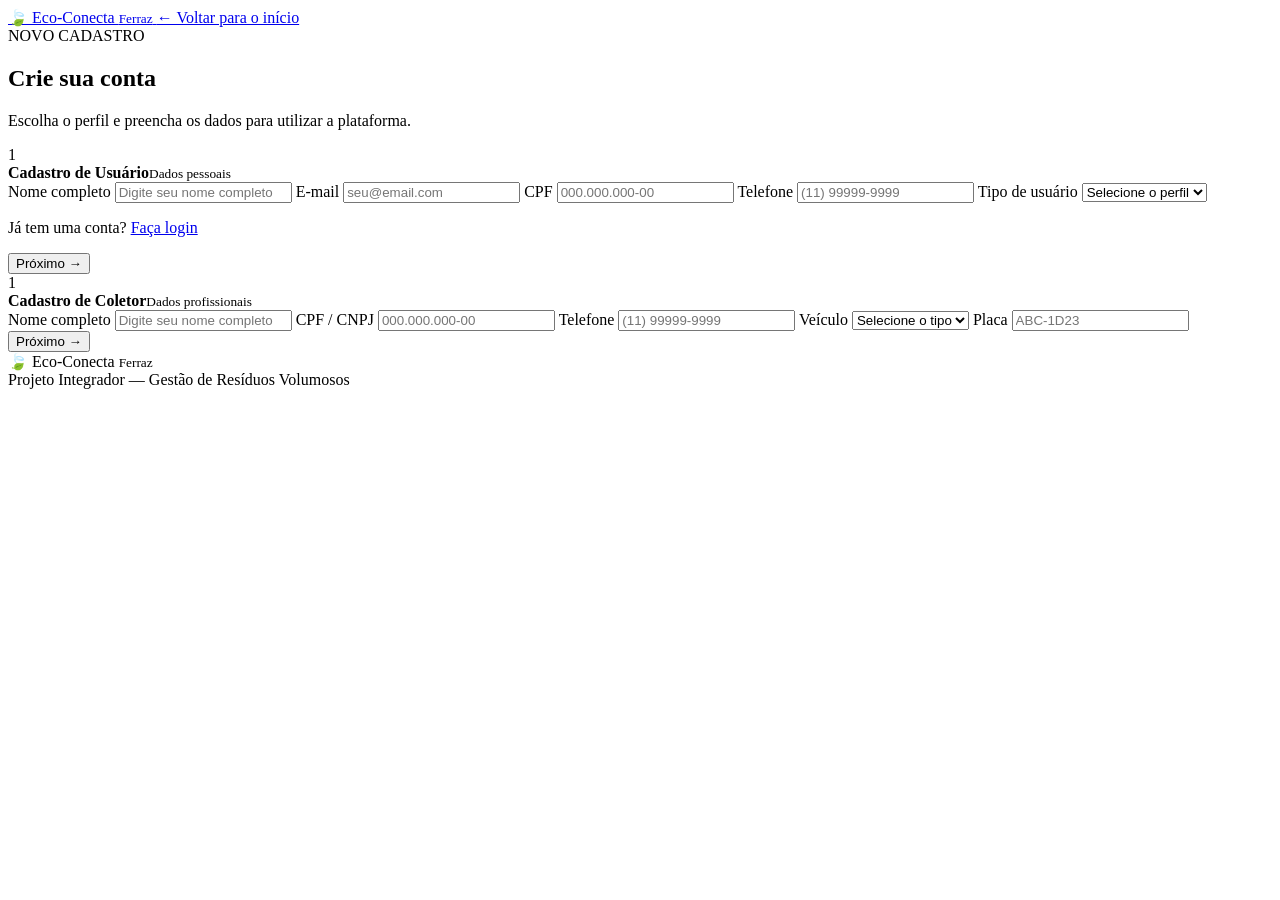
==== cadastro.html @ b0e089f7 "Add files via upload Mudança da tela de login e de cadastro serem telas diferentes e com acesso uma " ====
<!DOCTYPE html>
<html lang="pt-BR">
<head>
  <meta charset="UTF-8">
  <meta name="viewport" content="width=device-width, initial-scale=1.0">
  <title>Cadastro | Eco-Conecta</title>
  <link rel="stylesheet" href="CSS/style.css">
</head>
<body class="auth-page">

  <header class="topbar">
    <a href="index.html" class="logo">
      <span class="logo-mark">🍃</span>
      <span>Eco-Conecta <small>Ferraz</small></span>
    </a>
    <a class="btn btn-outline btn-small" href="index.html">← Voltar para o início</a>
  </header>
    <section class="register-section" id="cadastro">
      <div class="section-heading">
        <div>
          <span class="eyebrow">NOVO CADASTRO</span>
          <h2>Crie sua conta</h2>
        </div>
        <p>Escolha o perfil e preencha os dados para utilizar a plataforma.</p>
      </div>

      <div class="register-grid">
        <article class="register-card">
          <div class="card-title">
            <span class="number">1</span>
            <div><strong>Cadastro de Usuário</strong><small>Dados pessoais</small></div>
          </div>

          <form>
            <label for="nome">Nome completo</label>
            <input id="nome" type="text" placeholder="Digite seu nome completo">

            <label for="email">E-mail</label>
            <input id="email" type="email" placeholder="seu@email.com">

            <label for="cpf">CPF</label>
            <input id="cpf" type="text" placeholder="000.000.000-00">

            <label for="telefone">Telefone</label>
            <input id="telefone" type="tel" placeholder="(11) 99999-9999">

            <label for="perfil">Tipo de usuário</label>
            <select id="perfil">
              <option value="">Selecione o perfil</option>
              <option>Cidadão</option>
              <option>Coletor</option>
              <option>Empresa</option>
              <option>Gestora</option>
            </select>
            <p class="register-link">Já tem uma conta? <a href="login.html">Faça login</a></p>
            <button class="btn btn-primary full" type="submit">Próximo →</button>
          </form>
        </article>

        <article class="register-card collector">
          <div class="card-title">
            <span class="number">1</span>
            <div><strong>Cadastro de Coletor</strong><small>Dados profissionais</small></div>
          </div>

          <form>
            <label for="coletor-nome">Nome completo</label>
            <input id="coletor-nome" type="text" placeholder="Digite seu nome completo">

            <label for="coletor-cpf">CPF / CNPJ</label>
            <input id="coletor-cpf" type="text" placeholder="000.000.000-00">

            <label for="coletor-tel">Telefone</label>
            <input id="coletor-tel" type="tel" placeholder="(11) 99999-9999">

            <label for="veiculo">Veículo</label>
            <select id="veiculo">
              <option value="">Selecione o tipo</option>
              <option>Caminhão</option>
              <option>Caminhonete</option>
              <option>Utilitário</option>
              <option>Outro</option>
            </select>

            <label for="placa">Placa</label>
            <input id="placa" type="text" placeholder="ABC-1D23">

            <button class="btn btn-primary full" type="submit">Próximo →</button>
          </form>
        </article>
      </div>
    </section>

  </main>

  <footer>
    <div class="logo">
      <span class="logo-mark">🍃</span>
      <span>Eco-Conecta <small>Ferraz</small></span>
    </div>
    <span>Projeto Integrador — Gestão de Resíduos Volumosos</span>
  </footer>

</body>
</html>
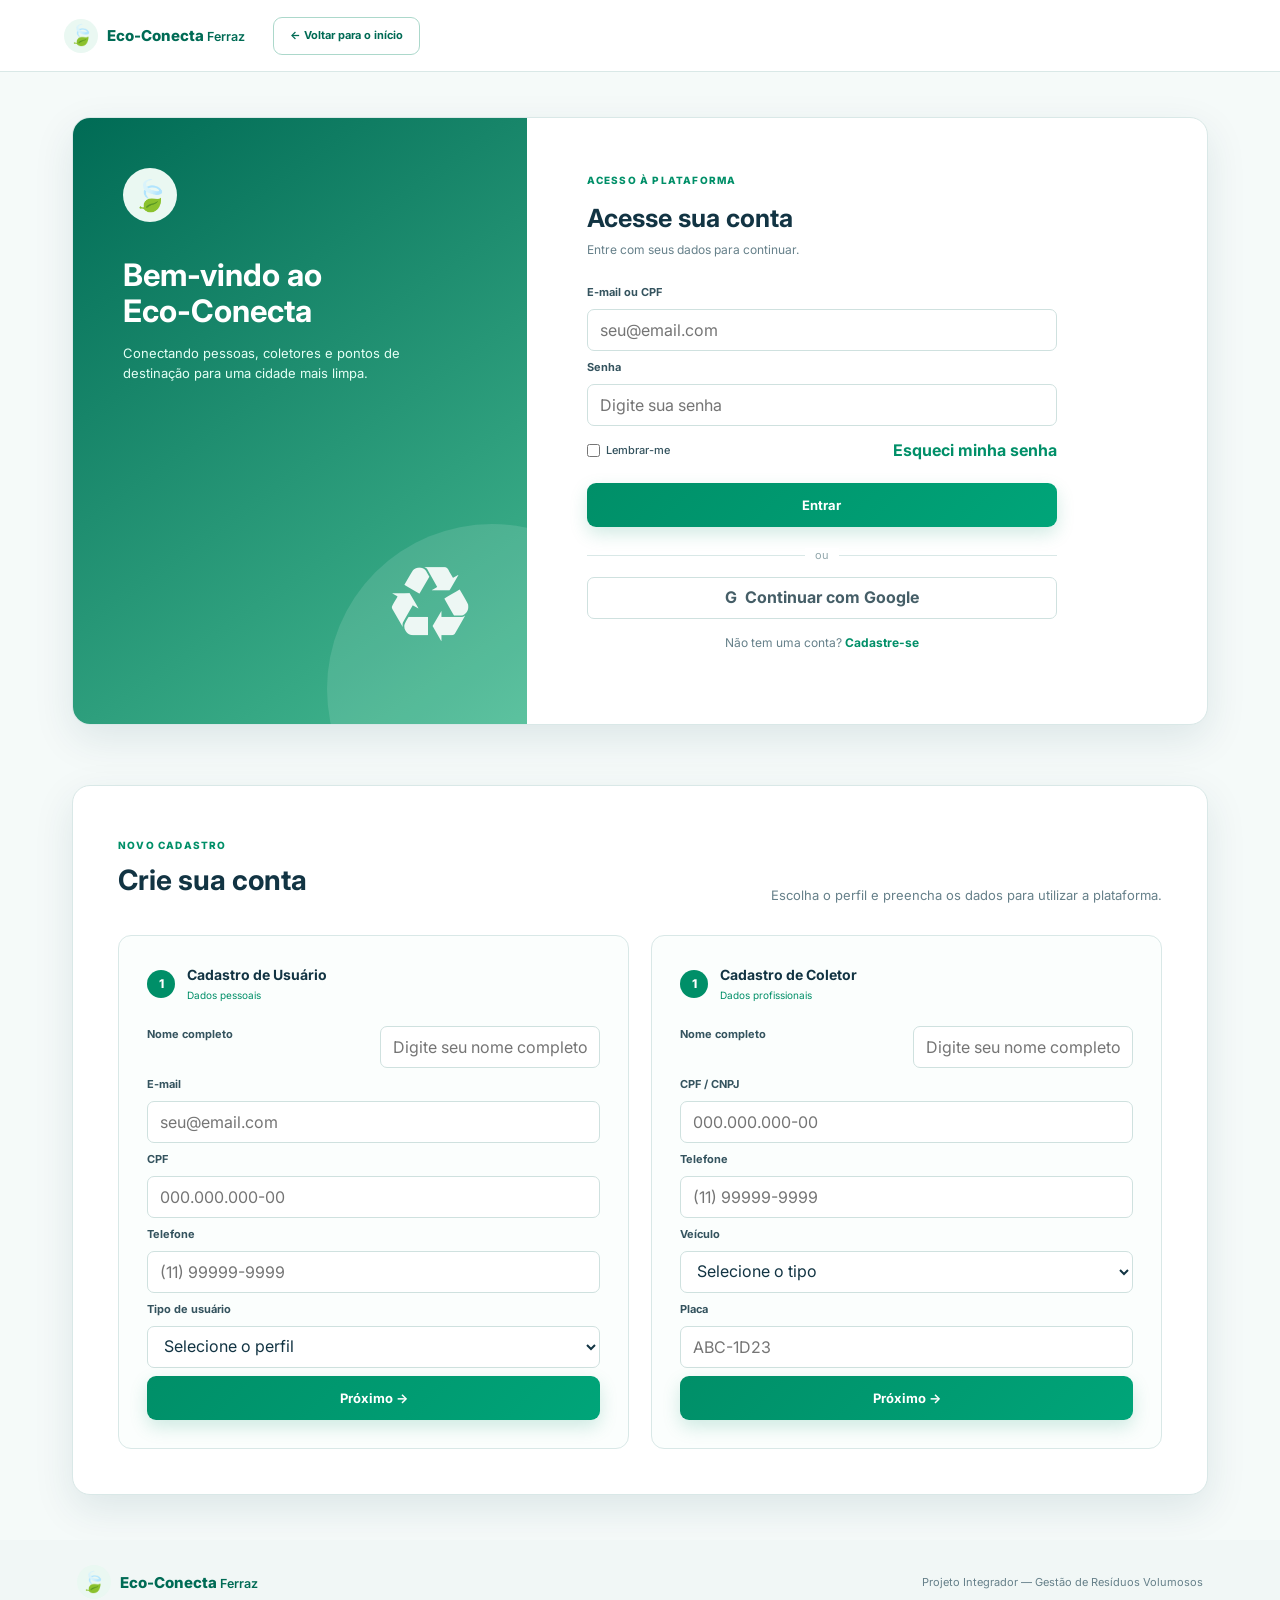
==== commit 5bd632ab: "Paginas Adicionais Adicionadas páginas: transparência publica, recuperação de senha, gestora coletor" ====
--- a/cadastro.html
+++ b/cadastro.html
@@ -1,105 +1,243 @@
 <!DOCTYPE html>
 <html lang="pt-BR">
-<head>
-  <meta charset="UTF-8">
-  <meta name="viewport" content="width=device-width, initial-scale=1.0">
-  <title>Cadastro | Eco-Conecta</title>
-  <link rel="stylesheet" href="CSS/style.css">
-</head>
-<body class="auth-page">
-
+ <head>
+  <meta charset="utf-8"/>
+  <meta content="width=device-width, initial-scale=1.0" name="viewport"/>
+  <title>
+   Cadastro e Login | Eco-Conecta
+  </title>
+  <link href="CSS/style.css" rel="stylesheet"/>
+ </head>
+ <body class="auth-page">
   <header class="topbar">
-    <a href="index.html" class="logo">
-      <span class="logo-mark">🍃</span>
-      <span>Eco-Conecta <small>Ferraz</small></span>
-    </a>
-    <a class="btn btn-outline btn-small" href="index.html">← Voltar para o início</a>
+   <a class="logo" href="index.html">
+    <span class="logo-mark">
+     🍃
+    </span>
+    <span>
+     Eco-Conecta
+     <small>
+      Ferraz
+     </small>
+    </span>
+   </a>
+   <a class="btn btn-outline btn-small" href="index.html">
+    &larr; Voltar para o in&iacute;cio
+   </a>
   </header>
-    <section class="register-section" id="cadastro">
-      <div class="section-heading">
-        <div>
-          <span class="eyebrow">NOVO CADASTRO</span>
-          <h2>Crie sua conta</h2>
-        </div>
-        <p>Escolha o perfil e preencha os dados para utilizar a plataforma.</p>
+  <main class="auth-wrapper">
+   <section class="login-card">
+    <div class="login-visual">
+     <span class="logo-mark big">
+      🍃
+     </span>
+     <h1>
+      Bem-vindo ao
+      <br/>
+      <strong>
+       Eco-Conecta
+      </strong>
+     </h1>
+     <p>
+      Conectando pessoas, coletores e pontos de destina&ccedil;&atilde;o para uma cidade mais limpa.
+     </p>
+     <div class="visual-icon">
+      ♻
+     </div>
+    </div>
+    <div class="login-form">
+     <span class="eyebrow">
+      ACESSO &Agrave; PLATAFORMA
+     </span>
+     <h2>
+      Acesse sua conta
+     </h2>
+     <p>
+      Entre com seus dados para continuar.
+     </p>
+     <form>
+      <label for="login">
+       E-mail ou CPF
+      </label>
+      <input id="login" placeholder="seu@email.com" type="text"/>
+      <label for="senha">
+       Senha
+      </label>
+      <input id="senha" placeholder="Digite sua senha" type="password"/>
+      <div class="form-row">
+       <label class="check">
+        <input type="checkbox"/>
+        Lembrar-me
+       </label>
+       <a href="recuperacao-senha.html">
+        Esqueci minha senha
+       </a>
       </div>
-
-      <div class="register-grid">
-        <article class="register-card">
-          <div class="card-title">
-            <span class="number">1</span>
-            <div><strong>Cadastro de Usuário</strong><small>Dados pessoais</small></div>
-          </div>
-
-          <form>
-            <label for="nome">Nome completo</label>
-            <input id="nome" type="text" placeholder="Digite seu nome completo">
-
-            <label for="email">E-mail</label>
-            <input id="email" type="email" placeholder="seu@email.com">
-
-            <label for="cpf">CPF</label>
-            <input id="cpf" type="text" placeholder="000.000.000-00">
-
-            <label for="telefone">Telefone</label>
-            <input id="telefone" type="tel" placeholder="(11) 99999-9999">
-
-            <label for="perfil">Tipo de usuário</label>
-            <select id="perfil">
-              <option value="">Selecione o perfil</option>
-              <option>Cidadão</option>
-              <option>Coletor</option>
-              <option>Empresa</option>
-              <option>Gestora</option>
-            </select>
-            <p class="register-link">Já tem uma conta? <a href="login.html">Faça login</a></p>
-            <button class="btn btn-primary full" type="submit">Próximo →</button>
-          </form>
-        </article>
-
-        <article class="register-card collector">
-          <div class="card-title">
-            <span class="number">1</span>
-            <div><strong>Cadastro de Coletor</strong><small>Dados profissionais</small></div>
-          </div>
-
-          <form>
-            <label for="coletor-nome">Nome completo</label>
-            <input id="coletor-nome" type="text" placeholder="Digite seu nome completo">
-
-            <label for="coletor-cpf">CPF / CNPJ</label>
-            <input id="coletor-cpf" type="text" placeholder="000.000.000-00">
-
-            <label for="coletor-tel">Telefone</label>
-            <input id="coletor-tel" type="tel" placeholder="(11) 99999-9999">
-
-            <label for="veiculo">Veículo</label>
-            <select id="veiculo">
-              <option value="">Selecione o tipo</option>
-              <option>Caminhão</option>
-              <option>Caminhonete</option>
-              <option>Utilitário</option>
-              <option>Outro</option>
-            </select>
-
-            <label for="placa">Placa</label>
-            <input id="placa" type="text" placeholder="ABC-1D23">
-
-            <button class="btn btn-primary full" type="submit">Próximo →</button>
-          </form>
-        </article>
+      <button class="btn btn-primary full" type="submit">
+       Entrar
+      </button>
+     </form>
+     <div class="divider">
+      <span>
+       ou
+      </span>
+     </div>
+     <button class="google-btn" type="button">
+      G&nbsp; Continuar com Google
+     </button>
+     <p class="register-link">
+      N&atilde;o tem uma conta?
+      <a href="#cadastro">
+       Cadastre-se
+      </a>
+     </p>
+    </div>
+   </section>
+   <section class="register-section" id="cadastro">
+    <div class="section-heading">
+     <div>
+      <span class="eyebrow">
+       NOVO CADASTRO
+      </span>
+      <h2>
+       Crie sua conta
+      </h2>
+     </div>
+     <p>
+      Escolha o perfil e preencha os dados para utilizar a plataforma.
+     </p>
+    </div>
+    <div class="register-grid">
+     <article class="register-card">
+      <div class="card-title">
+       <span class="number">
+        1
+       </span>
+       <div>
+        <strong>
+         Cadastro de Usu&aacute;rio
+        </strong>
+        <small>
+         Dados pessoais
+        </small>
+       </div>
       </div>
-    </section>
-
+      <form>
+       <label for="nome">
+        Nome completo
+       </label>
+       <input id="nome" placeholder="Digite seu nome completo" type="text"/>
+       <label for="email">
+        E-mail
+       </label>
+       <input id="email" placeholder="seu@email.com" type="email"/>
+       <label for="cpf">
+        CPF
+       </label>
+       <input id="cpf" placeholder="000.000.000-00" type="text"/>
+       <label for="telefone">
+        Telefone
+       </label>
+       <input id="telefone" placeholder="(11) 99999-9999" type="tel"/>
+       <label for="perfil">
+        Tipo de usu&aacute;rio
+       </label>
+       <select id="perfil">
+        <option value="">
+         Selecione o perfil
+        </option>
+        <option>
+         Cidad&atilde;o
+        </option>
+        <option>
+         Coletor
+        </option>
+        <option>
+         Empresa
+        </option>
+        <option>
+         Gestora
+        </option>
+       </select>
+       <button class="btn btn-primary full" type="submit">
+        Pr&oacute;ximo &rarr;
+       </button>
+      </form>
+     </article>
+     <article class="register-card collector">
+      <div class="card-title">
+       <span class="number">
+        1
+       </span>
+       <div>
+        <strong>
+         Cadastro de Coletor
+        </strong>
+        <small>
+         Dados profissionais
+        </small>
+       </div>
+      </div>
+      <form>
+       <label for="coletor-nome">
+        Nome completo
+       </label>
+       <input id="coletor-nome" placeholder="Digite seu nome completo" type="text"/>
+       <label for="coletor-cpf">
+        CPF / CNPJ
+       </label>
+       <input id="coletor-cpf" placeholder="000.000.000-00" type="text"/>
+       <label for="coletor-tel">
+        Telefone
+       </label>
+       <input id="coletor-tel" placeholder="(11) 99999-9999" type="tel"/>
+       <label for="veiculo">
+        Ve&iacute;culo
+       </label>
+       <select id="veiculo">
+        <option value="">
+         Selecione o tipo
+        </option>
+        <option>
+         Caminh&atilde;o
+        </option>
+        <option>
+         Caminhonete
+        </option>
+        <option>
+         Utilit&aacute;rio
+        </option>
+        <option>
+         Outro
+        </option>
+       </select>
+       <label for="placa">
+        Placa
+       </label>
+       <input id="placa" placeholder="ABC-1D23" type="text"/>
+       <button class="btn btn-primary full" type="submit">
+        Pr&oacute;ximo &rarr;
+       </button>
+      </form>
+     </article>
+    </div>
+   </section>
   </main>
-
   <footer>
-    <div class="logo">
-      <span class="logo-mark">🍃</span>
-      <span>Eco-Conecta <small>Ferraz</small></span>
-    </div>
-    <span>Projeto Integrador — Gestão de Resíduos Volumosos</span>
+   <div class="logo">
+    <span class="logo-mark">
+     🍃
+    </span>
+    <span>
+     Eco-Conecta
+     <small>
+      Ferraz
+     </small>
+    </span>
+   </div>
+   <span>
+    Projeto Integrador &mdash; Gest&atilde;o de Res&iacute;duos Volumosos
+   </span>
   </footer>
-
-</body>
+ </body>
 </html>
--- a/CSS/style.css
+++ b/CSS/style.css
@@ -0,0 +1,1245 @@
+@import url('https://fonts.googleapis.com/css2?family=Inter:wght@400;500;600;700;800&display=swap');
+
+:root {
+  --green: #008f68;
+  --green-dark: #006b55;
+  --green-soft: #eaf8f2;
+  --navy: #073b4c;
+  --text: #123443;
+  --muted: #66808a;
+  --line: #d9e8e7;
+  --white: #ffffff;
+  --bg: #f5faf9;
+  --shadow: 0 14px 40px rgba(7, 59, 76, .10);
+}
+
+* { box-sizing: border-box; margin: 0; padding: 0; }
+
+html { scroll-behavior: smooth; }
+
+body {
+  font-family: 'Inter', Arial, sans-serif;
+  color: var(--text);
+  background: var(--white);
+  line-height: 1.55;
+}
+
+a { color: inherit; text-decoration: none; }
+
+button, input, select { font: inherit; }
+
+.topbar {
+  min-height: 72px;
+  display: flex;
+  align-items: center;
+  gap: 28px;
+  padding: 0 5%;
+  border-bottom: 1px solid var(--line);
+  background: rgba(255,255,255,.96);
+  position: sticky;
+  top: 0;
+  z-index: 10;
+}
+
+.logo {
+  display: inline-flex;
+  align-items: center;
+  gap: 9px;
+  font-size: 15px;
+  font-weight: 800;
+  color: var(--green-dark);
+  white-space: nowrap;
+}
+
+.logo small { font-weight: 600; }
+
+.logo-mark {
+  width: 34px;
+  height: 34px;
+  display: grid;
+  place-items: center;
+  border-radius: 50%;
+  background: var(--green-soft);
+  font-size: 20px;
+}
+
+.logo-mark.big { width: 54px; height: 54px; font-size: 30px; }
+
+.nav {
+  display: flex;
+  align-items: center;
+  justify-content: center;
+  gap: 24px;
+  flex: 1;
+}
+
+.nav a {
+  font-size: 12px;
+  font-weight: 600;
+  color: #47636c;
+}
+
+.nav a:hover { color: var(--green); }
+
+.btn {
+  min-height: 44px;
+  border: 0;
+  border-radius: 9px;
+  padding: 0 22px;
+  display: inline-flex;
+  align-items: center;
+  justify-content: center;
+  gap: 7px;
+  font-size: 13px;
+  font-weight: 700;
+  cursor: pointer;
+  transition: .2s ease;
+}
+
+.btn:hover { transform: translateY(-1px); }
+
+.btn-primary {
+  color: white;
+  background: linear-gradient(135deg, var(--green), #00a579);
+  box-shadow: 0 7px 18px rgba(0,143,104,.18);
+}
+
+.btn-outline {
+  color: var(--green-dark);
+  border: 1px solid #acd8cb;
+  background: white;
+}
+
+.btn-light {
+  color: var(--green-dark);
+  background: white;
+}
+
+.btn-outline-light {
+  color: white;
+  border: 1px solid rgba(255,255,255,.7);
+  background: transparent;
+}
+
+.btn-small { min-height: 38px; padding: 0 16px; font-size: 11px; }
+
+.full { width: 100%; }
+
+.section { padding: 74px 6%; }
+
+.hero {
+  min-height: 590px;
+  display: grid;
+  grid-template-columns: 1.05fr .95fr;
+  align-items: center;
+  gap: 40px;
+  background: linear-gradient(115deg, #f7fcfb 0%, #e8f8f2 100%);
+  overflow: hidden;
+}
+
+.eyebrow {
+  display: inline-block;
+  margin-bottom: 10px;
+  color: var(--green);
+  font-size: 10px;
+  font-weight: 800;
+  letter-spacing: .12em;
+}
+
+.hero h1 {
+  font-size: clamp(34px, 4vw, 56px);
+  line-height: 1.08;
+  letter-spacing: -.04em;
+  margin-bottom: 22px;
+}
+
+.hero h1 strong { color: var(--green); }
+
+.hero p {
+  max-width: 650px;
+  color: #4e6a73;
+  font-size: 15px;
+}
+
+.hero-actions { display: flex; gap: 12px; margin: 28px 0; }
+
+.hero-highlights {
+  display: grid;
+  grid-template-columns: repeat(4, 1fr);
+  gap: 12px;
+  max-width: 720px;
+}
+
+.hero-highlights div {
+  display: grid;
+  grid-template-columns: 30px 1fr;
+  column-gap: 7px;
+  align-items: center;
+  font-size: 10px;
+}
+
+.hero-highlights span { grid-row: span 2; font-size: 21px; }
+.hero-highlights b { font-size: 10px; }
+.hero-highlights small { color: var(--muted); }
+
+.hero-art {
+  min-height: 390px;
+  position: relative;
+  display: grid;
+  place-items: center;
+}
+
+.art-circle {
+  width: 390px;
+  height: 390px;
+  border-radius: 50%;
+  background: radial-gradient(circle, #ccefe0 0 45%, #b4e3d1 46% 67%, transparent 68%);
+}
+
+.art-card {
+  position: absolute;
+  width: 110px;
+  height: 110px;
+  display: grid;
+  place-items: center;
+  border-radius: 22px;
+  background: white;
+  border: 1px solid rgba(0,107,85,.12);
+  box-shadow: var(--shadow);
+  font-size: 54px;
+}
+
+.art-card-sofa { top: 60px; left: 12%; }
+.art-card-branch { top: 35px; right: 8%; }
+.art-card-rubble { bottom: 75px; left: 22%; }
+
+.art-truck {
+  position: absolute;
+  right: 20%;
+  bottom: 76px;
+  font-size: 90px;
+  filter: drop-shadow(0 14px 10px rgba(0,0,0,.13));
+}
+
+.art-label {
+  position: absolute;
+  right: 6%;
+  bottom: 10px;
+  max-width: 230px;
+  padding: 15px 18px;
+  border-radius: 12px;
+  color: white;
+  background: linear-gradient(135deg, #00755b, #005344);
+  box-shadow: var(--shadow);
+}
+
+.art-label strong, .art-label span { display: block; }
+.art-label strong { font-size: 13px; }
+.art-label span { margin-top: 4px; font-size: 10px; opacity: .9; }
+
+.section-heading {
+  display: flex;
+  justify-content: space-between;
+  align-items: end;
+  gap: 30px;
+  margin-bottom: 30px;
+}
+
+.section-heading.center {
+  display: block;
+  text-align: center;
+}
+
+.section-heading h2 {
+  font-size: 28px;
+  line-height: 1.2;
+  margin-bottom: 8px;
+}
+
+.section-heading p {
+  max-width: 520px;
+  color: var(--muted);
+  font-size: 13px;
+}
+
+.center p { margin: auto; }
+
+.types { background: #fff; }
+
+.type-grid {
+  display: grid;
+  grid-template-columns: repeat(6, 1fr);
+  gap: 12px;
+}
+
+.type-card {
+  min-height: 165px;
+  padding: 18px;
+  border: 1px solid var(--line);
+  border-radius: 13px;
+  background: white;
+  box-shadow: 0 5px 18px rgba(7,59,76,.04);
+}
+
+.type-card:hover { border-color: #9ed4c5; }
+
+.type-card span {
+  display: block;
+  margin-bottom: 12px;
+  font-size: 30px;
+}
+
+.type-card strong, .type-card small { display: block; }
+.type-card strong { font-size: 13px; margin-bottom: 5px; }
+.type-card small { color: var(--muted); font-size: 10px; }
+
+.how { background: var(--bg); }
+
+.steps {
+  display: grid;
+  grid-template-columns: repeat(4, 1fr);
+  gap: 16px;
+}
+
+.step {
+  padding: 26px;
+  border-radius: 14px;
+  background: white;
+  border: 1px solid var(--line);
+}
+
+.step span {
+  color: var(--green);
+  font-size: 12px;
+  font-weight: 800;
+}
+
+.step h3 { margin: 12px 0 6px; font-size: 16px; }
+.step p { color: var(--muted); font-size: 12px; }
+
+.request {
+  display: flex;
+  align-items: center;
+  justify-content: space-between;
+  gap: 30px;
+  color: white;
+  background: linear-gradient(135deg, #006b55, #009a70);
+}
+
+.request .eyebrow { color: #a9ebd4; }
+.request h2 { font-size: 28px; margin-bottom: 8px; }
+.request p { max-width: 650px; opacity: .9; font-size: 13px; }
+
+.transparency {
+  display: grid;
+  grid-template-columns: auto 1fr auto;
+  align-items: center;
+  gap: 22px;
+  color: white;
+  background: #005344;
+}
+
+.transparency .eyebrow { color: #9fe3cf; }
+.transparency h2 { font-size: 21px; }
+.transparency p { color: #c6e8de; font-size: 12px; }
+.transparency-icon { font-size: 45px; }
+
+footer {
+  min-height: 85px;
+  padding: 22px 6%;
+  display: flex;
+  align-items: center;
+  justify-content: space-between;
+  gap: 20px;
+  color: var(--muted);
+  font-size: 11px;
+  background: #f1f7f6;
+}
+
+/* Cadastro / Login */
+
+.auth-page { background: #f5faf9; }
+
+.auth-wrapper {
+  max-width: 1180px;
+  margin: 45px auto;
+  padding: 0 22px;
+}
+
+.login-card {
+  display: grid;
+  grid-template-columns: .8fr 1.2fr;
+  min-height: 440px;
+  overflow: hidden;
+  border: 1px solid var(--line);
+  border-radius: 18px;
+  background: white;
+  box-shadow: var(--shadow);
+}
+
+.login-visual {
+  position: relative;
+  padding: 50px;
+  color: white;
+  overflow: hidden;
+  background: linear-gradient(145deg, #006b55, #45b991);
+}
+
+.login-visual:after {
+  content: "";
+  position: absolute;
+  width: 330px;
+  height: 330px;
+  right: -130px;
+  bottom: -130px;
+  border-radius: 50%;
+  background: rgba(255,255,255,.12);
+}
+
+.login-visual h1 {
+  position: relative;
+  z-index: 1;
+  margin-top: 35px;
+  font-size: 31px;
+  line-height: 1.15;
+}
+
+.login-visual p {
+  position: relative;
+  z-index: 1;
+  max-width: 330px;
+  margin-top: 15px;
+  color: #e4fff5;
+  font-size: 13px;
+}
+
+.visual-icon {
+  position: absolute;
+  z-index: 1;
+  right: 50px;
+  bottom: 40px;
+  font-size: 105px;
+  opacity: .9;
+}
+
+.login-form {
+  padding: 48px 60px;
+  max-width: 590px;
+}
+
+.login-form h2 { font-size: 25px; margin-bottom: 4px; }
+.login-form > p { color: var(--muted); font-size: 12px; margin-bottom: 24px; }
+
+form { display: grid; gap: 8px; }
+
+label {
+  color: #34535e;
+  font-size: 11px;
+  font-weight: 700;
+}
+
+input, select {
+  width: 100%;
+  height: 42px;
+  padding: 0 12px;
+  border: 1px solid #cfe1df;
+  border-radius: 7px;
+  outline: none;
+  color: var(--text);
+  background: white;
+}
+
+input:focus, select:focus { border-color: var(--green); box-shadow: 0 0 0 3px rgba(0,143,104,.08); }
+
+.form-row {
+  display: flex;
+  align-items: center;
+  justify-content: space-between;
+  margin: 4px 0 12px;
+}
+
+.form-row a, .register-link a { color: var(--green); font-weight: 700; }
+
+.check {
+  display: flex;
+  align-items: center;
+  gap: 6px;
+  font-weight: 500;
+}
+
+.check input { width: auto; height: auto; }
+
+.divider {
+  position: relative;
+  margin: 20px 0 13px;
+  text-align: center;
+  color: #91a6ab;
+  font-size: 11px;
+}
+
+.divider:before {
+  content: "";
+  position: absolute;
+  left: 0; right: 0; top: 50%;
+  height: 1px;
+  background: var(--line);
+}
+
+.divider span { position: relative; padding: 0 10px; background: white; }
+
+.google-btn {
+  width: 100%;
+  height: 42px;
+  border: 1px solid #cfe1df;
+  border-radius: 7px;
+  background: white;
+  color: #455e67;
+  font-weight: 700;
+  cursor: pointer;
+}
+
+.register-link {
+  text-align: center;
+  margin-top: 15px;
+  color: var(--muted);
+  font-size: 11px;
+}
+
+.register-section {
+  margin-top: 60px;
+  padding: 45px;
+  border-radius: 18px;
+  background: white;
+  border: 1px solid var(--line);
+  box-shadow: var(--shadow);
+}
+
+.register-grid {
+  display: grid;
+  grid-template-columns: 1fr 1fr;
+  gap: 22px;
+}
+
+.register-card {
+  padding: 28px;
+  border: 1px solid var(--line);
+  border-radius: 13px;
+  background: #fbfefd;
+}
+
+.card-title {
+  display: flex;
+  align-items: center;
+  gap: 12px;
+  margin-bottom: 22px;
+}
+
+.card-title .number {
+  width: 28px;
+  height: 28px;
+  display: grid;
+  place-items: center;
+  border-radius: 50%;
+  color: white;
+  background: var(--green);
+  font-size: 12px;
+  font-weight: 800;
+}
+
+.card-title strong, .card-title small { display: block; }
+.card-title strong { font-size: 14px; }
+.card-title small { color: var(--green); font-size: 10px; margin-top: 2px; }
+
+.register-card form { grid-template-columns: 1fr 1fr; column-gap: 12px; }
+.register-card form label,
+.register-card form input,
+.register-card form select,
+.register-card form button { grid-column: span 2; }
+
+.register-card form label:nth-of-type(1) { grid-column: span 1; }
+.register-card form input:nth-of-type(1) { grid-column: span 1; }
+
+@media (max-width: 1000px) {
+  .nav { display: none; }
+  .hero { grid-template-columns: 1fr; }
+  .hero-art { min-height: 330px; }
+  .type-grid { grid-template-columns: repeat(3, 1fr); }
+  .steps { grid-template-columns: repeat(2, 1fr); }
+}
+
+@media (max-width: 720px) {
+  .topbar { padding: 12px 5%; }
+  .topbar > .btn { margin-left: auto; }
+  .section { padding: 52px 5%; }
+  .hero { min-height: auto; padding-top: 55px; }
+  .hero h1 { font-size: 36px; }
+  .hero-highlights { grid-template-columns: repeat(2, 1fr); }
+  .hero-art { transform: scale(.85); margin: -25px 0; }
+  .section-heading { display: block; }
+  .section-heading p { margin-top: 10px; }
+  .type-grid, .steps, .register-grid { grid-template-columns: 1fr; }
+  .request, .transparency { display: block; }
+  .request .btn, .transparency .btn { margin-top: 20px; }
+  .transparency-icon { margin-bottom: 10px; }
+  footer { flex-direction: column; align-items: flex-start; }
+  .login-card { grid-template-columns: 1fr; }
+  .login-visual { min-height: 290px; padding: 35px; }
+  .login-form { padding: 35px 25px; }
+  .register-section { padding: 25px 18px; }
+}
+
+@media (max-width: 450px) {
+  .topbar .logo { font-size: 12px; }
+  .topbar > .btn { padding: 0 10px; font-size: 10px; }
+  .hero-art { transform: scale(.65); margin: -70px 0; }
+  .type-grid { grid-template-columns: 1fr 1fr; }
+  .register-card form { grid-template-columns: 1fr; }
+  .register-card form label,
+  .register-card form input,
+  .register-card form select,
+  .register-card form button,
+  .register-card form label:nth-of-type(1),
+  .register-card form input:nth-of-type(1) { grid-column: 1; }
+}
+
+/* ==========================================================
+   TELAS INTERNAS DO PORTAL ECO-CONECTA
+   Estas regras ficam isoladas em body.internal-page para não
+   alterar a Landing Page (index.html) nem Cadastro/Login.
+   ========================================================== */
+
+body.internal-page {
+    font-family: 'Inter', Arial, sans-serif;
+    color: var(--text);
+    background: var(--bg);
+    font-size: 14px;
+    line-height: 1.5;
+}
+
+body.internal-page *,
+body.internal-page *::before,
+body.internal-page *::after {
+    box-sizing: border-box;
+}
+
+body.internal-page button,
+body.internal-page input,
+body.internal-page select {
+    font: inherit;
+}
+
+body.internal-page a {
+    color: inherit;
+    text-decoration: none;
+}
+
+body.internal-page .topbar {
+    height: 68px;
+    min-height: 68px;
+    background: var(--white);
+    border-bottom: 1px solid var(--line);
+    display: flex;
+    align-items: center;
+    justify-content: space-between;
+    padding: 0 4%;
+    gap: 18px;
+    position: static;
+    z-index: auto;
+}
+
+body.internal-page .logo {
+    display: inline-flex;
+    align-items: center;
+    gap: 9px;
+    font-size: 14px;
+    font-weight: 800;
+    color: var(--green-dark);
+    white-space: nowrap;
+}
+
+body.internal-page .logo-mark {
+    width: 35px;
+    height: 35px;
+    display: grid;
+    place-items: center;
+    background: var(--green-soft);
+    border-radius: 50%;
+    font-size: 20px;
+}
+
+body.internal-page .nav {
+    display: flex;
+    align-items: center;
+    justify-content: center;
+    gap: 20px;
+    flex: initial;
+}
+
+body.internal-page .nav a {
+    color: #4f6972;
+    font-size: 12px;
+    font-weight: 600;
+}
+
+body.internal-page .btn {
+    min-height: 0;
+    display: inline-flex;
+    align-items: center;
+    justify-content: center;
+    gap: 7px;
+    padding: 11px 16px;
+    border: 0;
+    border-radius: 8px;
+    font-size: 12px;
+    font-weight: 700;
+    line-height: 1.4;
+    cursor: pointer;
+    transition: background .2s ease, transform .2s ease;
+}
+
+body.internal-page .btn:hover {
+    transform: translateY(-1px);
+}
+
+body.internal-page .btn.primary {
+    color: var(--white);
+    background: var(--green);
+}
+
+body.internal-page .btn.outline {
+    color: var(--green-dark);
+    background: var(--white);
+    border: 1px solid var(--line);
+}
+
+body.internal-page .page {
+    width: 100%;
+    max-width: 1440px;
+    margin: 0 auto;
+    padding: 30px 4% 45px;
+}
+
+body.internal-page .heading {
+    display: flex;
+    align-items: flex-end;
+    justify-content: space-between;
+    gap: 20px;
+    margin-bottom: 22px;
+}
+
+body.internal-page .eyebrow {
+    display: inline-block;
+    margin-bottom: 6px;
+    color: var(--green);
+    font-size: 10px;
+    font-weight: 800;
+    letter-spacing: .1em;
+}
+
+body.internal-page h1 {
+    margin: 6px 0;
+    font-size: 30px;
+    line-height: 1.2;
+    letter-spacing: normal;
+}
+
+body.internal-page h2 {
+    margin: 0 0 5px;
+    font-size: 15px;
+    line-height: 1.35;
+}
+
+body.internal-page .muted {
+    color: var(--muted);
+}
+
+body.internal-page .small {
+    font-size: 11px;
+}
+
+body.internal-page .stats {
+    display: grid;
+    grid-template-columns: repeat(4, minmax(0, 1fr));
+    gap: 12px;
+    margin-bottom: 20px;
+}
+
+body.internal-page .stat,
+body.internal-page .panel,
+body.internal-page .table-panel {
+    background: var(--white);
+    border: 1px solid var(--line);
+    border-radius: 12px;
+}
+
+body.internal-page .stat {
+    display: flex;
+    align-items: center;
+    gap: 12px;
+    padding: 16px;
+}
+
+body.internal-page .stat-icon {
+    width: 40px;
+    height: 40px;
+    flex: 0 0 40px;
+    display: grid;
+    place-items: center;
+    background: var(--green-soft);
+    border-radius: 10px;
+    font-size: 20px;
+}
+
+body.internal-page .stat span,
+body.internal-page .stat strong {
+    display: block;
+}
+
+body.internal-page .stat span {
+    color: var(--muted);
+    font-size: 11px;
+}
+
+body.internal-page .stat strong {
+    font-size: 23px;
+}
+
+body.internal-page .tabs {
+    display: flex;
+    flex-wrap: wrap;
+    gap: 8px;
+    margin-bottom: 14px;
+}
+
+body.internal-page .tab {
+    padding: 10px 14px;
+    background: var(--white);
+    border: 1px solid var(--line);
+    border-radius: 8px;
+    font-size: 12px;
+    font-weight: 700;
+    cursor: pointer;
+}
+
+body.internal-page .tab.active {
+    color: var(--white);
+    background: var(--green);
+}
+
+body.internal-page .filters {
+    display: flex;
+    flex-wrap: wrap;
+    gap: 10px;
+    padding: 14px;
+    background: #fbfefd;
+    border-bottom: 1px solid var(--line);
+}
+
+body.internal-page .filters input,
+body.internal-page .filters select,
+body.internal-page .field input,
+body.internal-page .field select {
+    min-width: 0;
+    height: 39px;
+    padding: 0 11px;
+    color: var(--text);
+    background: var(--white);
+    border: 1px solid var(--line);
+    border-radius: 7px;
+}
+
+body.internal-page .filters input {
+    flex: 1;
+    min-width: 190px;
+}
+
+body.internal-page .table-panel {
+    overflow: hidden;
+}
+
+body.internal-page .table-wrap {
+    overflow-x: auto;
+}
+
+body.internal-page table {
+    width: 100%;
+    border-collapse: collapse;
+    white-space: nowrap;
+}
+
+body.internal-page th,
+body.internal-page td {
+    padding: 13px 14px;
+    border-bottom: 1px solid #edf3f2;
+    text-align: left;
+    font-size: 11px;
+}
+
+body.internal-page th {
+    color: #56717a;
+    background: #f6faf9;
+}
+
+body.internal-page td {
+    color: #34535e;
+}
+
+body.internal-page .status {
+    display: inline-block;
+    padding: 4px 8px;
+    border-radius: 20px;
+    background: #e0f7eb;
+    color: #087b52;
+    font-size: 10px;
+    font-weight: 700;
+}
+
+body.internal-page .blue {
+    color: #1769aa;
+    background: #e2f1ff;
+}
+
+body.internal-page .warn {
+    color: #986000;
+    background: #fff0d4;
+}
+
+body.internal-page .red {
+    color: #b12b2b;
+    background: #ffe5e5;
+}
+
+body.internal-page .pagination {
+    display: flex;
+    justify-content: space-between;
+    gap: 12px;
+    padding: 13px 15px;
+    color: var(--muted);
+    font-size: 11px;
+}
+
+body.internal-page .dashboard {
+    display: grid;
+    grid-template-columns: 205px minmax(0, 1fr);
+    min-height: calc(100vh - 68px);
+}
+
+body.internal-page .sidebar {
+    display: flex;
+    flex-direction: column;
+    gap: 5px;
+    padding: 20px 13px;
+    color: var(--white);
+    background: var(--navy);
+}
+
+body.internal-page .side-brand {
+    padding: 0 8px 20px;
+    font-size: 12px;
+    font-weight: 800;
+}
+
+body.internal-page .side-link {
+    padding: 11px 10px;
+    border-radius: 7px;
+    color: #d5e7e9;
+    font-size: 12px;
+}
+
+body.internal-page .side-link.active,
+body.internal-page .side-link:hover {
+    color: var(--white);
+    background: #0d5964;
+}
+
+body.internal-page .side-bottom {
+    margin-top: auto;
+    padding: 18px 8px 0;
+    border-top: 1px solid #37636b;
+    font-size: 11px;
+}
+
+body.internal-page .dashmain {
+    min-width: 0;
+    padding: 26px 24px;
+}
+
+body.internal-page .dashhead {
+    display: flex;
+    align-items: center;
+    justify-content: space-between;
+    gap: 15px;
+    margin-bottom: 20px;
+}
+
+body.internal-page .dashhead h1 {
+    font-size: 24px;
+}
+
+body.internal-page .grid2 {
+    display: grid;
+    grid-template-columns: minmax(0, 1.25fr) minmax(260px, .8fr);
+    gap: 16px;
+}
+
+body.internal-page .panel {
+    padding: 18px;
+}
+
+body.internal-page .field {
+    display: flex;
+    flex-direction: column;
+    gap: 6px;
+    margin-bottom: 13px;
+}
+
+body.internal-page .field label {
+    font-size: 11px;
+    font-weight: 700;
+}
+
+body.internal-page .field input,
+body.internal-page .field select {
+    width: 100%;
+}
+
+body.internal-page .formgrid {
+    display: grid;
+    grid-template-columns: repeat(2, minmax(0, 1fr));
+    gap: 0 12px;
+}
+
+body.internal-page .tokenbox {
+    display: flex;
+    min-height: 270px;
+    flex-direction: column;
+    align-items: center;
+    justify-content: center;
+    padding: 22px;
+    border: 1px solid #cfe9df;
+    border-radius: 12px;
+    background: linear-gradient(145deg, var(--green-soft), #f7fcfa);
+    text-align: center;
+}
+
+body.internal-page .tokencode {
+    margin: 13px 0;
+    color: var(--green-dark);
+    font-size: 20px;
+    font-weight: 800;
+}
+
+body.internal-page .notice {
+    margin-top: 13px;
+    padding: 12px;
+    border-radius: 8px;
+    color: #426b60;
+    background: #f0f8f5;
+    font-size: 11px;
+}
+
+body.internal-page .authshell {
+    max-width: 1100px;
+    margin: 42px auto;
+    padding: 0 20px;
+}
+
+body.internal-page .authcard {
+    display: grid;
+    grid-template-columns: .9fr 1.1fr;
+    min-height: 460px;
+    overflow: hidden;
+    background: var(--white);
+    border: 1px solid var(--line);
+    border-radius: 16px;
+}
+
+body.internal-page .authart {
+    display: flex;
+    flex-direction: column;
+    justify-content: space-between;
+    padding: 40px;
+    color: var(--white);
+    background: linear-gradient(145deg, var(--green-dark), #52bc98);
+}
+
+body.internal-page .authart h1 {
+    font-size: 30px;
+}
+
+body.internal-page .authart p {
+    color: #e1fff4;
+    font-size: 13px;
+}
+
+body.internal-page .bigicon {
+    align-self: flex-end;
+    font-size: 80px;
+}
+
+body.internal-page .authform {
+    align-self: center;
+    padding: 42px;
+}
+
+body.internal-page .authform h2 {
+    margin: 6px 0;
+    font-size: 25px;
+}
+
+body.internal-page .authform > p {
+    margin-bottom: 22px;
+    color: var(--muted);
+    font-size: 12px;
+}
+
+body.internal-page .authform form {
+    display: flex;
+    flex-direction: column;
+    gap: 8px;
+}
+
+body.internal-page .authform label {
+    font-size: 11px;
+    font-weight: 700;
+}
+
+body.internal-page .authform input {
+    height: 43px;
+    margin-bottom: 7px;
+    padding: 0 12px;
+    border: 1px solid var(--line);
+    border-radius: 7px;
+}
+
+body.internal-page .backlink {
+    display: block;
+    margin-top: 17px;
+    color: var(--green);
+    font-size: 12px;
+    font-weight: 700;
+    text-align: center;
+}
+
+body.internal-page .success {
+    display: none;
+    margin-top: 14px;
+    padding: 12px;
+    border-radius: 8px;
+    color: #087b52;
+    background: #e0f7eb;
+    font-size: 12px;
+}
+
+body.internal-page .success.show {
+    display: block;
+}
+
+@media (max-width: 900px) {
+    body.internal-page .nav {
+        display: none;
+    }
+
+    body.internal-page .stats {
+        grid-template-columns: repeat(2, minmax(0, 1fr));
+    }
+
+    body.internal-page .dashboard {
+        grid-template-columns: 1fr;
+    }
+
+    body.internal-page .sidebar {
+        flex-direction: row;
+        flex-wrap: wrap;
+    }
+
+    body.internal-page .side-brand,
+    body.internal-page .side-bottom {
+        display: none;
+    }
+
+    body.internal-page .side-link {
+        padding: 9px;
+    }
+
+    body.internal-page .grid2 {
+        grid-template-columns: 1fr;
+    }
+
+    body.internal-page .heading {
+        align-items: flex-start;
+        flex-direction: column;
+    }
+}
+
+@media (max-width: 620px) {
+    body.internal-page .topbar {
+        padding: 0 4%;
+    }
+
+    body.internal-page .page {
+        padding: 22px 4%;
+    }
+
+    body.internal-page .stats {
+        grid-template-columns: repeat(2, minmax(0, 1fr));
+    }
+
+    body.internal-page .stat {
+        padding: 11px;
+    }
+
+    body.internal-page .stat strong {
+        font-size: 19px;
+    }
+
+    body.internal-page .dashmain {
+        padding: 20px 12px;
+    }
+
+    body.internal-page .formgrid {
+        grid-template-columns: 1fr;
+    }
+
+    body.internal-page .authcard {
+        grid-template-columns: 1fr;
+    }
+
+    body.internal-page .authart {
+        min-height: 210px;
+        padding: 25px;
+    }
+
+    body.internal-page .bigicon {
+        font-size: 45px;
+    }
+
+    body.internal-page .authform {
+        padding: 28px 22px;
+    }
+
+    body.internal-page h1 {
+        font-size: 25px;
+    }
+
+    body.internal-page .dashhead {
+        align-items: flex-start;
+        flex-direction: column;
+    }
+}
+
+
+/* Ícone vetorial de madeira: não depende de suporte a emoji do sistema. */
+.type-card .wood-icon {
+  display: block;
+  width: 34px;
+  height: 34px;
+  margin-bottom: 12px;
+  font-size: initial;
+}
+
+.type-card .wood-icon svg {
+  display: block;
+  width: 100%;
+  height: 100%;
+}
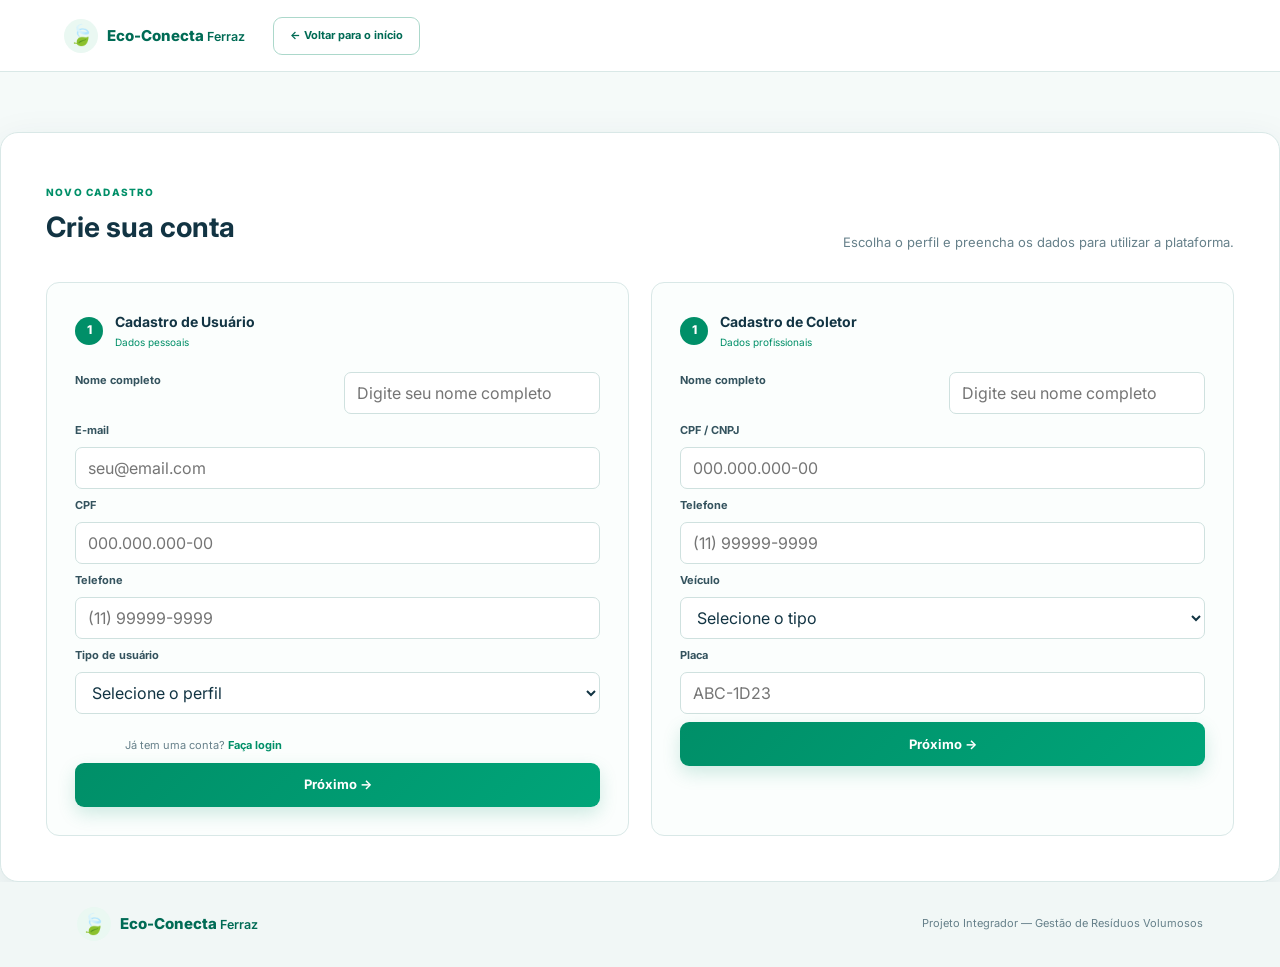
==== commit 2e6b4f39: "Adição das paginas e mudanças - Adição/mudanças das paginas" ====
--- a/cadastro.html
+++ b/cadastro.html
@@ -1,243 +1,105 @@
 <!DOCTYPE html>
 <html lang="pt-BR">
- <head>
-  <meta charset="utf-8"/>
-  <meta content="width=device-width, initial-scale=1.0" name="viewport"/>
-  <title>
-   Cadastro e Login | Eco-Conecta
-  </title>
-  <link href="CSS/style.css" rel="stylesheet"/>
- </head>
- <body class="auth-page">
+<head>
+  <meta charset="UTF-8">
+  <meta name="viewport" content="width=device-width, initial-scale=1.0">
+  <title>Cadastro | Eco-Conecta</title>
+  <link rel="stylesheet" href="CSS/style.css">
+  <script src="JS/cadastro.js" defer></script>
+</head>
+<body class="auth-page">
+
   <header class="topbar">
-   <a class="logo" href="index.html">
-    <span class="logo-mark">
-     🍃
-    </span>
-    <span>
-     Eco-Conecta
-     <small>
-      Ferraz
-     </small>
-    </span>
-   </a>
-   <a class="btn btn-outline btn-small" href="index.html">
-    &larr; Voltar para o in&iacute;cio
-   </a>
+    <a href="index.html" class="logo">
+      <span class="logo-mark">🍃</span>
+      <span>Eco-Conecta <small>Ferraz</small></span>
+    </a>
+    <a class="btn btn-outline btn-small" href="index.html">← Voltar para o início</a>
   </header>
-  <main class="auth-wrapper">
-   <section class="login-card">
-    <div class="login-visual">
-     <span class="logo-mark big">
-      🍃
-     </span>
-     <h1>
-      Bem-vindo ao
-      <br/>
-      <strong>
-       Eco-Conecta
-      </strong>
-     </h1>
-     <p>
-      Conectando pessoas, coletores e pontos de destina&ccedil;&atilde;o para uma cidade mais limpa.
-     </p>
-     <div class="visual-icon">
-      ♻
-     </div>
+    <section class="register-section" id="cadastro">
+      <div class="section-heading">
+        <div>
+          <span class="eyebrow">NOVO CADASTRO</span>
+          <h2>Crie sua conta</h2>
+        </div>
+        <p>Escolha o perfil e preencha os dados para utilizar a plataforma.</p>
+      </div>
+
+      <div class="register-grid">
+        <article class="register-card">
+          <div class="card-title">
+            <span class="number">1</span>
+            <div><strong>Cadastro de Usuário</strong><small>Dados pessoais</small></div>
+          </div>
+
+          <form>
+            <label for="nome">Nome completo</label>
+            <input id="nome" type="text" placeholder="Digite seu nome completo">
+
+            <label for="email">E-mail</label>
+            <input id="email" type="email" placeholder="seu@email.com">
+
+            <label for="cpf">CPF</label>
+            <input id="cpf" type="text" placeholder="000.000.000-00">
+
+            <label for="telefone">Telefone</label>
+            <input id="telefone" type="tel" placeholder="(11) 99999-9999">
+
+            <label for="perfil">Tipo de usuário</label>
+            <select id="perfil">
+              <option value="">Selecione o perfil</option>
+              <option>Cidadão</option>
+              <option>Coletor</option>
+              <option>Empresa</option>
+              <option>Gestora</option>
+            </select>
+            <p class="register-link">Já tem uma conta? <a href="login.html">Faça login</a></p>
+            <button class="btn btn-primary full" type="submit">Próximo →</button>
+          </form>
+        </article>
+
+        <article class="register-card collector">
+          <div class="card-title">
+            <span class="number">1</span>
+            <div><strong>Cadastro de Coletor</strong><small>Dados profissionais</small></div>
+          </div>
+
+          <form>
+            <label for="coletor-nome">Nome completo</label>
+            <input id="coletor-nome" type="text" placeholder="Digite seu nome completo">
+
+            <label for="coletor-cpf">CPF / CNPJ</label>
+            <input id="coletor-cpf" type="text" placeholder="000.000.000-00">
+
+            <label for="coletor-tel">Telefone</label>
+            <input id="coletor-tel" type="tel" placeholder="(11) 99999-9999">
+
+            <label for="veiculo">Veículo</label>
+            <select id="veiculo">
+              <option value="">Selecione o tipo</option>
+              <option>Caminhão</option>
+              <option>Caminhonete</option>
+              <option>Utilitário</option>
+              <option>Outro</option>
+            </select>
+
+            <label for="placa">Placa</label>
+            <input id="placa" type="text" placeholder="ABC-1D23">
+
+            <button class="btn btn-primary full" type="submit">Próximo →</button>
+          </form>
+        </article>
+      </div>
+    </section>
+
+  </main>
+
+  <footer>
+    <div class="logo">
+      <span class="logo-mark">🍃</span>
+      <span>Eco-Conecta <small>Ferraz</small></span>
     </div>
-    <div class="login-form">
-     <span class="eyebrow">
-      ACESSO &Agrave; PLATAFORMA
-     </span>
-     <h2>
-      Acesse sua conta
-     </h2>
-     <p>
-      Entre com seus dados para continuar.
-     </p>
-     <form>
-      <label for="login">
-       E-mail ou CPF
-      </label>
-      <input id="login" placeholder="seu@email.com" type="text"/>
-      <label for="senha">
-       Senha
-      </label>
-      <input id="senha" placeholder="Digite sua senha" type="password"/>
-      <div class="form-row">
-       <label class="check">
-        <input type="checkbox"/>
-        Lembrar-me
-       </label>
-       <a href="recuperacao-senha.html">
-        Esqueci minha senha
-       </a>
-      </div>
-      <button class="btn btn-primary full" type="submit">
-       Entrar
-      </button>
-     </form>
-     <div class="divider">
-      <span>
-       ou
-      </span>
-     </div>
-     <button class="google-btn" type="button">
-      G&nbsp; Continuar com Google
-     </button>
-     <p class="register-link">
-      N&atilde;o tem uma conta?
-      <a href="#cadastro">
-       Cadastre-se
-      </a>
-     </p>
-    </div>
-   </section>
-   <section class="register-section" id="cadastro">
-    <div class="section-heading">
-     <div>
-      <span class="eyebrow">
-       NOVO CADASTRO
-      </span>
-      <h2>
-       Crie sua conta
-      </h2>
-     </div>
-     <p>
-      Escolha o perfil e preencha os dados para utilizar a plataforma.
-     </p>
-    </div>
-    <div class="register-grid">
-     <article class="register-card">
-      <div class="card-title">
-       <span class="number">
-        1
-       </span>
-       <div>
-        <strong>
-         Cadastro de Usu&aacute;rio
-        </strong>
-        <small>
-         Dados pessoais
-        </small>
-       </div>
-      </div>
-      <form>
-       <label for="nome">
-        Nome completo
-       </label>
-       <input id="nome" placeholder="Digite seu nome completo" type="text"/>
-       <label for="email">
-        E-mail
-       </label>
-       <input id="email" placeholder="seu@email.com" type="email"/>
-       <label for="cpf">
-        CPF
-       </label>
-       <input id="cpf" placeholder="000.000.000-00" type="text"/>
-       <label for="telefone">
-        Telefone
-       </label>
-       <input id="telefone" placeholder="(11) 99999-9999" type="tel"/>
-       <label for="perfil">
-        Tipo de usu&aacute;rio
-       </label>
-       <select id="perfil">
-        <option value="">
-         Selecione o perfil
-        </option>
-        <option>
-         Cidad&atilde;o
-        </option>
-        <option>
-         Coletor
-        </option>
-        <option>
-         Empresa
-        </option>
-        <option>
-         Gestora
-        </option>
-       </select>
-       <button class="btn btn-primary full" type="submit">
-        Pr&oacute;ximo &rarr;
-       </button>
-      </form>
-     </article>
-     <article class="register-card collector">
-      <div class="card-title">
-       <span class="number">
-        1
-       </span>
-       <div>
-        <strong>
-         Cadastro de Coletor
-        </strong>
-        <small>
-         Dados profissionais
-        </small>
-       </div>
-      </div>
-      <form>
-       <label for="coletor-nome">
-        Nome completo
-       </label>
-       <input id="coletor-nome" placeholder="Digite seu nome completo" type="text"/>
-       <label for="coletor-cpf">
-        CPF / CNPJ
-       </label>
-       <input id="coletor-cpf" placeholder="000.000.000-00" type="text"/>
-       <label for="coletor-tel">
-        Telefone
-       </label>
-       <input id="coletor-tel" placeholder="(11) 99999-9999" type="tel"/>
-       <label for="veiculo">
-        Ve&iacute;culo
-       </label>
-       <select id="veiculo">
-        <option value="">
-         Selecione o tipo
-        </option>
-        <option>
-         Caminh&atilde;o
-        </option>
-        <option>
-         Caminhonete
-        </option>
-        <option>
-         Utilit&aacute;rio
-        </option>
-        <option>
-         Outro
-        </option>
-       </select>
-       <label for="placa">
-        Placa
-       </label>
-       <input id="placa" placeholder="ABC-1D23" type="text"/>
-       <button class="btn btn-primary full" type="submit">
-        Pr&oacute;ximo &rarr;
-       </button>
-      </form>
-     </article>
-    </div>
-   </section>
-  </main>
-  <footer>
-   <div class="logo">
-    <span class="logo-mark">
-     🍃
-    </span>
-    <span>
-     Eco-Conecta
-     <small>
-      Ferraz
-     </small>
-    </span>
-   </div>
-   <span>
-    Projeto Integrador &mdash; Gest&atilde;o de Res&iacute;duos Volumosos
-   </span>
+    <span>Projeto Integrador — Gestão de Resíduos Volumosos</span>
   </footer>
- </body>
+</body>
 </html>
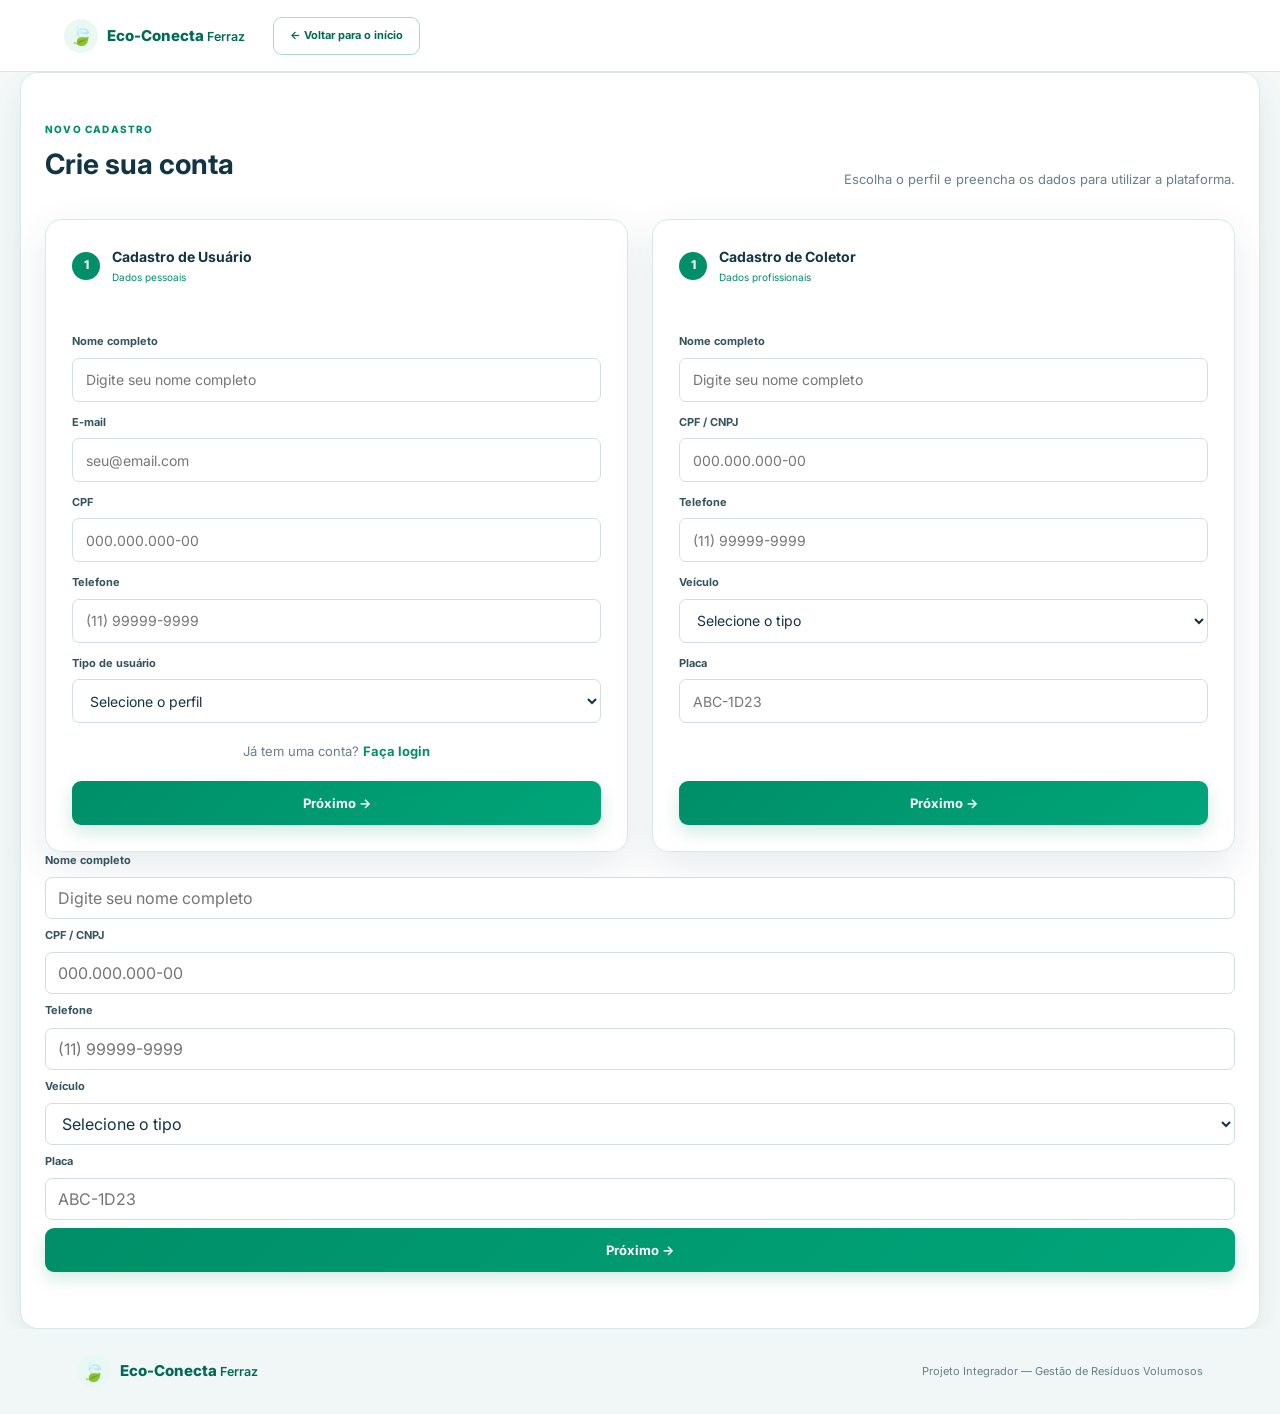
==== commit a317ec47: "Merge branch 'main' into main" ====
--- a/cadastro.html
+++ b/cadastro.html
@@ -10,11 +10,20 @@
 <body class="auth-page">
 
   <header class="topbar">
-    <a href="index.html" class="logo">
-      <span class="logo-mark">🍃</span>
-      <span>Eco-Conecta <small>Ferraz</small></span>
-    </a>
-    <a class="btn btn-outline btn-small" href="index.html">← Voltar para o início</a>
+   <a class="logo" href="index.html">
+    <span class="logo-mark">
+     🍃
+    </span>
+    <span>
+     Eco-Conecta
+     <small>
+      Ferraz
+     </small>
+    </span>
+   </a>
+   <a class="btn btn-outline btn-small" href="index.html">
+    &larr; Voltar para o in&iacute;cio
+   </a>
   </header>
     <section class="register-section" id="cadastro">
       <div class="section-heading">
@@ -90,16 +99,66 @@
           </form>
         </article>
       </div>
-    </section>
-
+      <form>
+       <label for="coletor-nome">
+        Nome completo
+       </label>
+       <input id="coletor-nome" placeholder="Digite seu nome completo" type="text"/>
+       <label for="coletor-cpf">
+        CPF / CNPJ
+       </label>
+       <input id="coletor-cpf" placeholder="000.000.000-00" type="text"/>
+       <label for="coletor-tel">
+        Telefone
+       </label>
+       <input id="coletor-tel" placeholder="(11) 99999-9999" type="tel"/>
+       <label for="veiculo">
+        Ve&iacute;culo
+       </label>
+       <select id="veiculo">
+        <option value="">
+         Selecione o tipo
+        </option>
+        <option>
+         Caminh&atilde;o
+        </option>
+        <option>
+         Caminhonete
+        </option>
+        <option>
+         Utilit&aacute;rio
+        </option>
+        <option>
+         Outro
+        </option>
+       </select>
+       <label for="placa">
+        Placa
+       </label>
+       <input id="placa" placeholder="ABC-1D23" type="text"/>
+       <button class="btn btn-primary full" type="submit">
+        Pr&oacute;ximo &rarr;
+       </button>
+      </form>
+     </article>
+    </div>
+   </section>
   </main>
-
   <footer>
-    <div class="logo">
-      <span class="logo-mark">🍃</span>
-      <span>Eco-Conecta <small>Ferraz</small></span>
-    </div>
-    <span>Projeto Integrador — Gestão de Resíduos Volumosos</span>
+   <div class="logo">
+    <span class="logo-mark">
+     🍃
+    </span>
+    <span>
+     Eco-Conecta
+     <small>
+      Ferraz
+     </small>
+    </span>
+   </div>
+   <span>
+    Projeto Integrador &mdash; Gest&atilde;o de Res&iacute;duos Volumosos
+   </span>
   </footer>
 </body>
 </html>
--- a/CSS/style.css
+++ b/CSS/style.css
@@ -356,8 +356,6 @@
   background: #f1f7f6;
 }
 
-/* Cadastro / Login */
-
 .auth-page { background: #f5faf9; }
 
 .auth-wrapper {
@@ -499,10 +497,19 @@
 }
 
 .register-link {
+  position: relative;
+  left: 0;
   text-align: center;
   margin-top: 15px;
   color: var(--muted);
-  font-size: 11px;
+  font-size: 12px;
+}
+
+.register-linkl {
+  text-align: center;
+  margin-top: 15px;
+  color: var(--muted);
+  font-size: 12px;
 }
 
 .register-section {
@@ -602,12 +609,6 @@
   .register-card form input:nth-of-type(1) { grid-column: 1; }
 }
 
-/* ==========================================================
-   TELAS INTERNAS DO PORTAL ECO-CONECTA
-   Estas regras ficam isoladas em body.internal-page para não
-   alterar a Landing Page (index.html) nem Cadastro/Login.
-   ========================================================== */
-
 body.internal-page {
     font-family: 'Inter', Arial, sans-serif;
     color: var(--text);
@@ -1229,7 +1230,7 @@
 }
 
 
-/* Ícone vetorial de madeira: não depende de suporte a emoji do sistema. */
+
 .type-card .wood-icon {
   display: block;
   width: 34px;
@@ -1243,3 +1244,108 @@
   width: 100%;
   height: 100%;
 }
+
+
+.register-section {
+  width: 100%;
+  max-width: 1240px;
+  margin: 0 auto;
+  padding: 42px 24px 56px;
+}
+
+.register-grid {
+  display: grid;
+  grid-template-columns: repeat(2, minmax(0, 1fr));
+  align-items: stretch;
+  gap: 24px;
+}
+
+.register-card {
+  min-width: 0;
+  padding: 26px;
+  border: 1px solid var(--line);
+  border-radius: 16px;
+  background: #fff;
+  box-shadow: var(--shadow);
+}
+
+.register-card form {
+  display: grid;
+  grid-template-columns: minmax(0, 1fr);
+  gap: 8px;
+  margin-top: 22px;
+}
+
+.register-card form label,
+.register-card form input,
+.register-card form select,
+.register-card form button,
+.register-card form .register-link {
+  grid-column: 1 / -1 !important;
+  width: 100%;
+  min-width: 0;
+}
+
+.register-card form label {
+  margin-top: 5px;
+  line-height: 1.4;
+}
+
+.register-card form input,
+.register-card form select {
+  display: block;
+  height: 44px;
+  padding: 0 13px;
+  font-size: 14px;
+}
+
+.register-card form .register-link {
+  margin: 10px 0 4px;
+  font-size: 13px;
+}
+
+.register-card form button {
+  min-height: 44px;
+  justify-self: stretch;
+}
+
+@media (max-width: 760px) {
+  .register-section { padding: 28px 16px 40px; }
+  .register-grid { grid-template-columns: minmax(0, 1fr); gap: 18px; }
+  .register-card { padding: 22px 18px; }
+}
+
+.register-grid {
+  align-items: stretch;
+}
+
+.register-card {
+  display: flex;
+  flex-direction: column;
+}
+
+.register-card form {
+  display: flex;
+  flex-direction: column;
+  flex: 1;
+  min-width: 0;
+}
+
+.register-card form label,
+.register-card form input,
+.register-card form select,
+.register-card form .register-link,
+.register-card form button {
+  width: 100%;
+  box-sizing: border-box;
+}
+
+.register-card form button {
+  margin-top: auto;
+  min-height: 44px;
+  align-self: stretch;
+}
+
+.register-card form .register-link {
+  margin: 10px 0 12px;
+}
